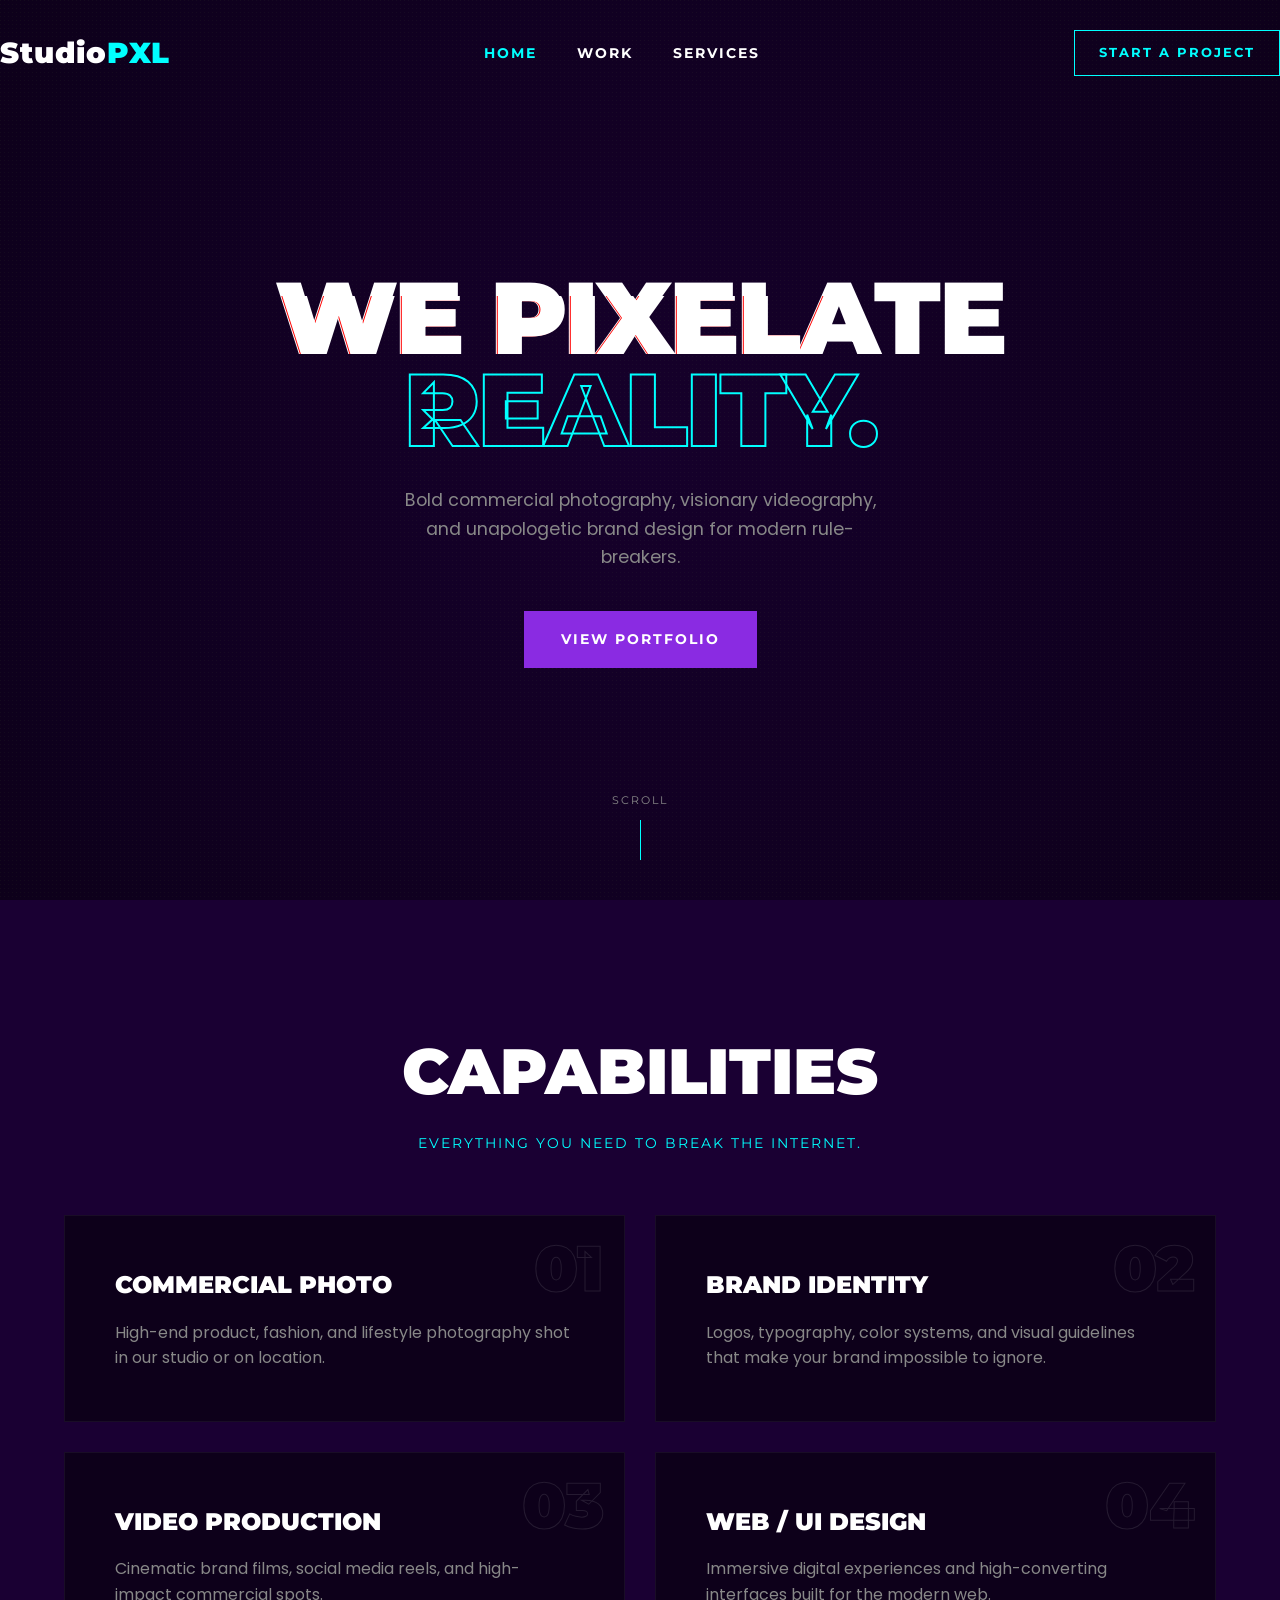
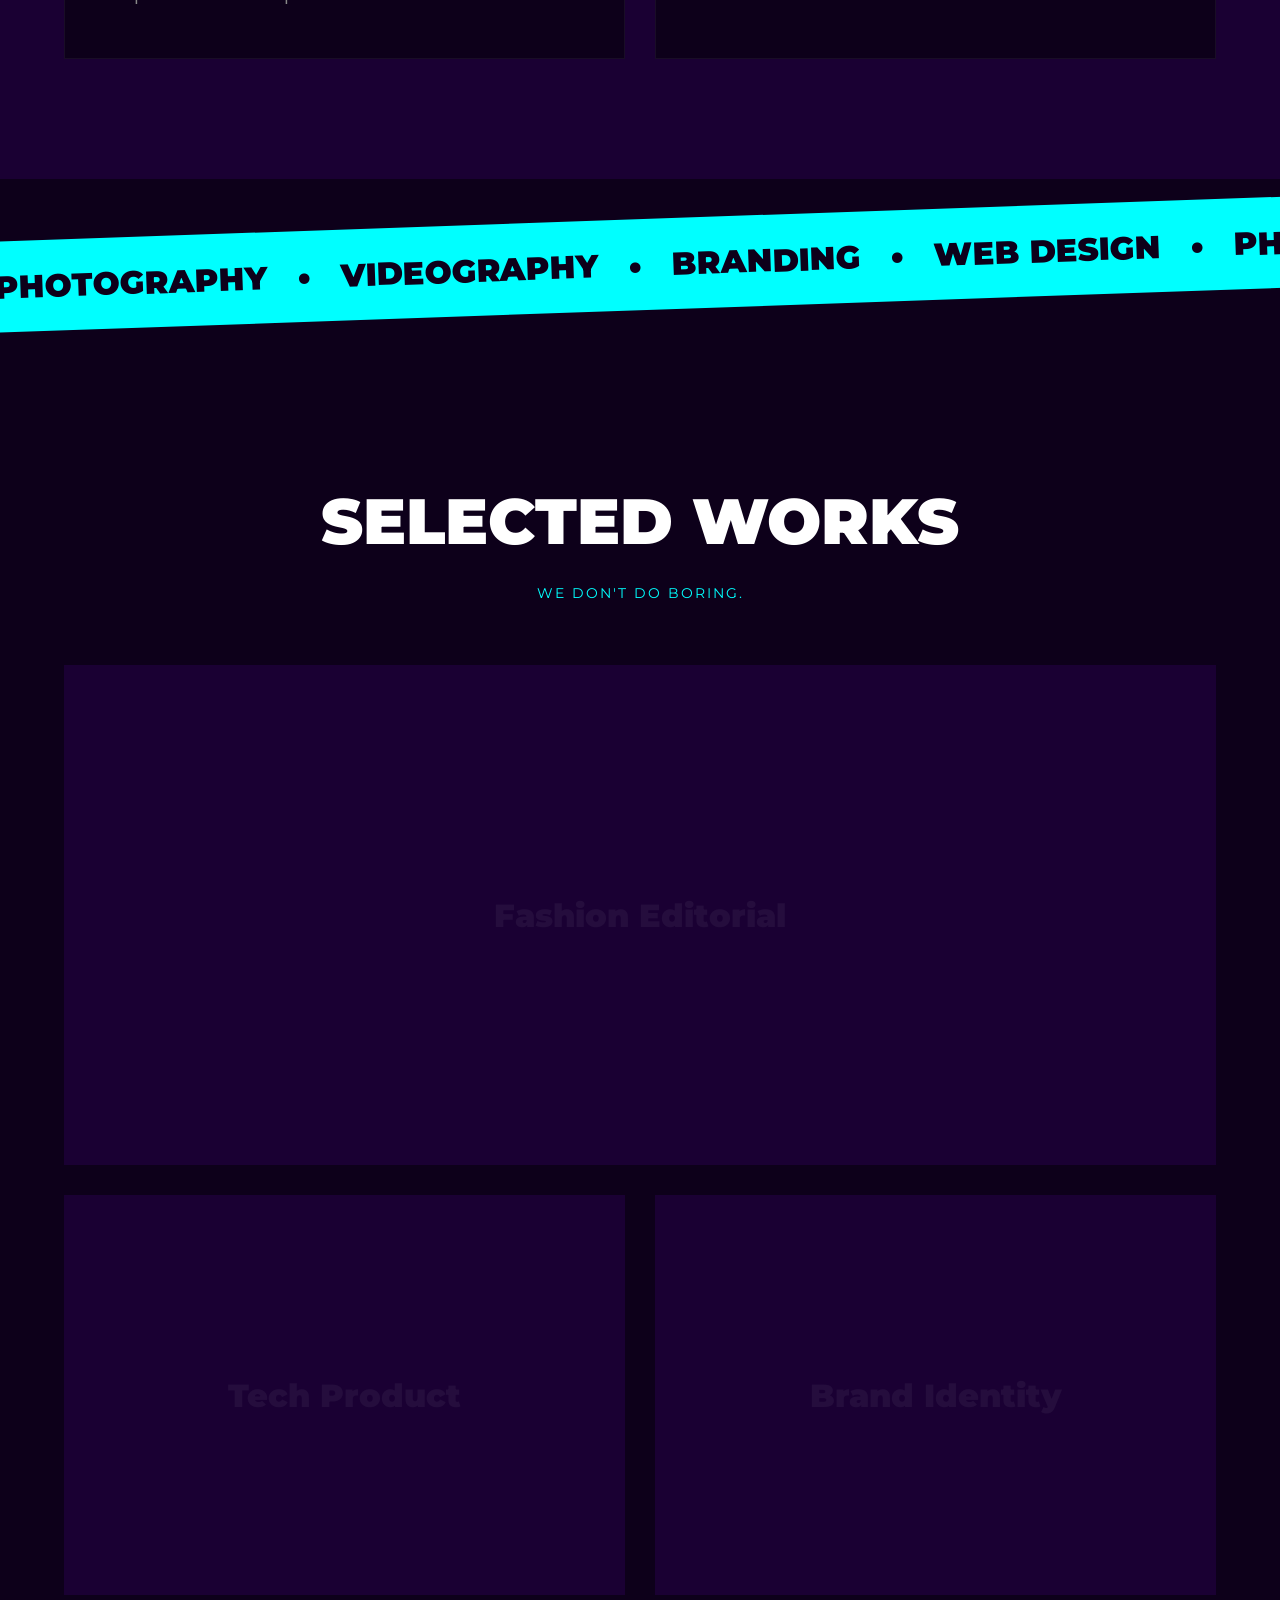
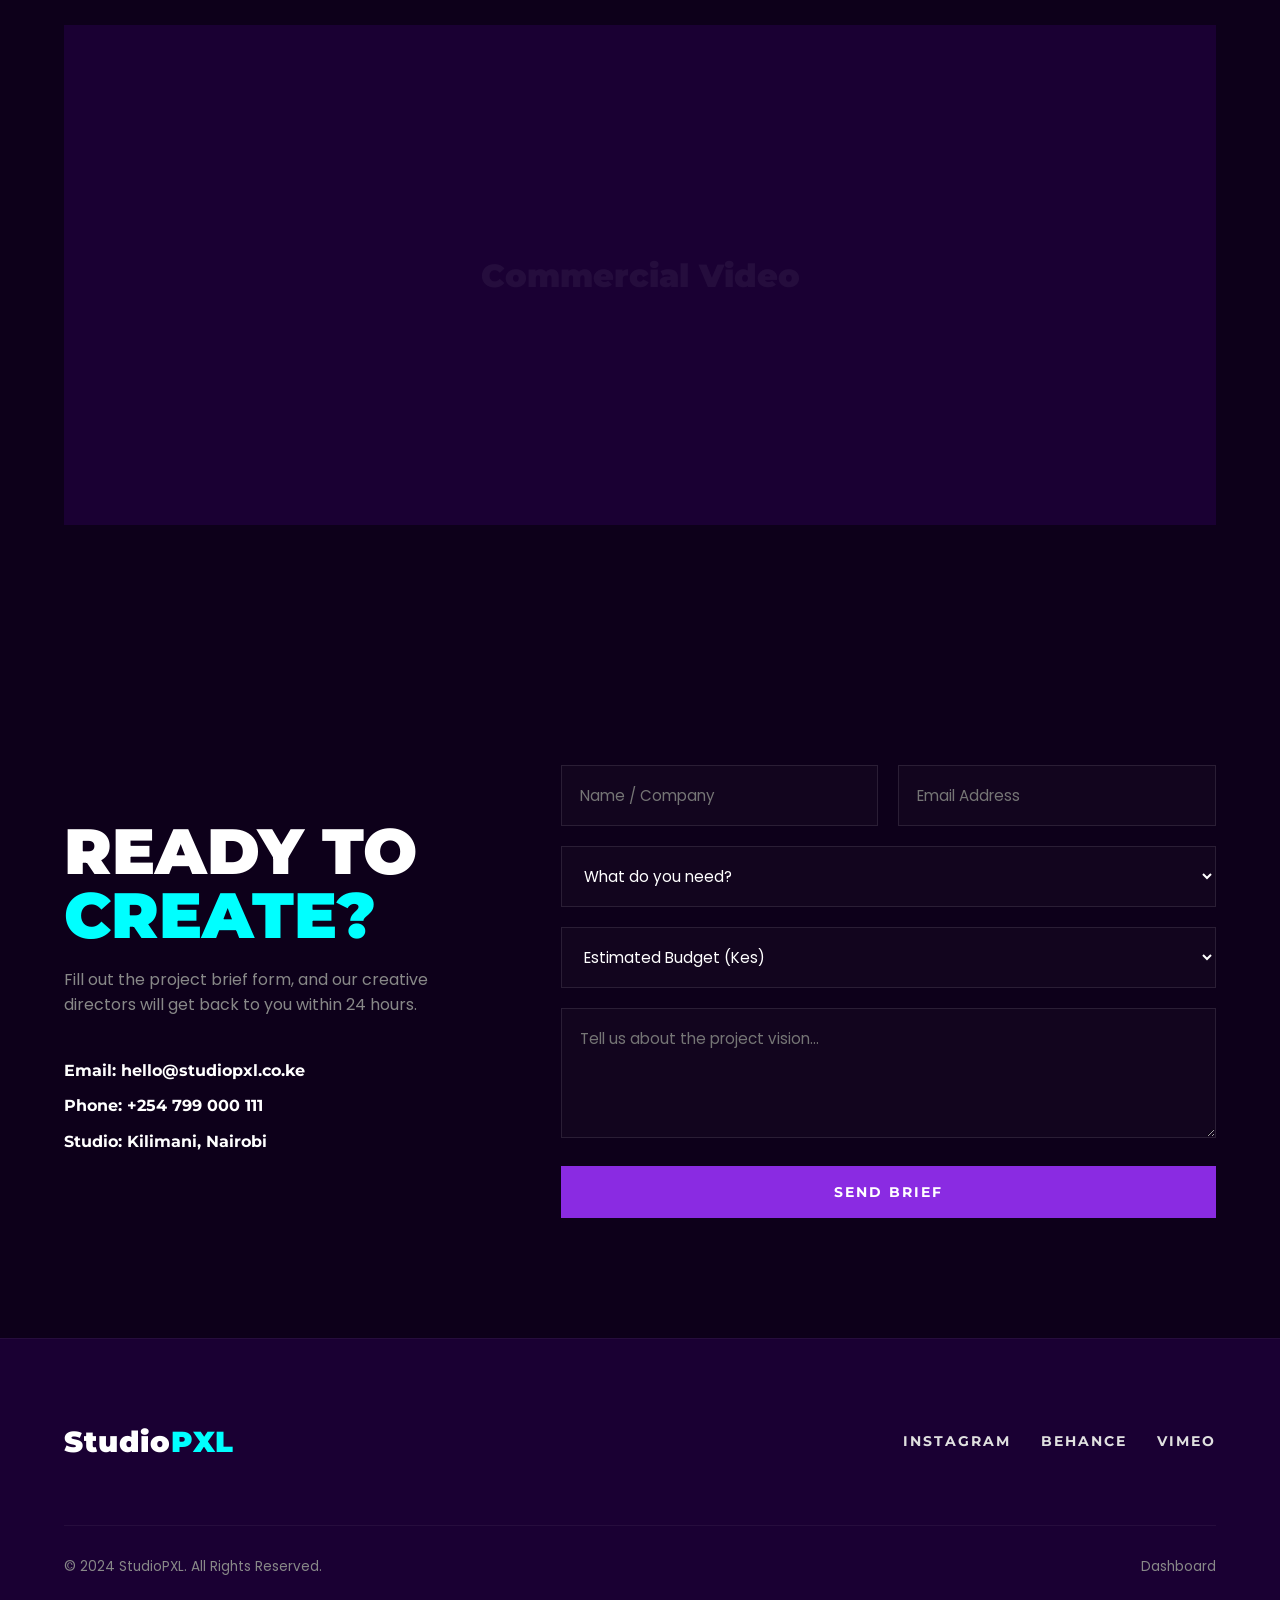
==== index.html @ 7d0f7078 "Initial commit: StudioPXL" ====
<!DOCTYPE html>
<html lang="en">
<head>
    <meta charset="UTF-8"><meta name="viewport" content="width=device-width,initial-scale=1.0">
    <title>StudioPXL | Creative Agency & Photography</title>
    <meta name="description" content="StudioPXL is a Nairobi-based creative digital agency specializing in high-end commercial photography, videography, and bold brand identities.">
    <link href="https://fonts.googleapis.com/css2?family=Montserrat:wght@400;700;900&family=Poppins:wght@300;400;500;700&display=swap" rel="stylesheet">
    <link rel="stylesheet" href="style.css">
</head>
<body>
    <div class="cursor" id="cursor"></div>
    <nav class="navbar" id="navbar"><div class="nav-container">
        <a href="#home" class="nav-logo">Studio<span>PXL</span></a>
        <ul class="nav-links" id="navLinks"><li><a href="#home" class="nav-link active">Home</a></li><li><a href="#work" class="nav-link">Work</a></li><li><a href="#services" class="nav-link">Services</a></li></ul>
        <a href="#contact" class="nav-cta">Start a Project</a>
        <button class="hamburger" id="hamburger"><span></span><span></span><span></span></button>
    </div></nav>

    <header id="home" class="hero">
        <div class="hero-bg"></div>
        <div class="hero-content">
            <h1 class="glitch" data-text="WE PIXELATE">WE PIXELATE<br><span class="accent">REALITY.</span></h1>
            <p class="hero-sub">Bold commercial photography, visionary videography, and unapologetic brand design for modern rule-breakers.</p>
            <div class="hero-actions">
                <a href="#work" class="btn btn-primary">View Portfolio</a>
            </div>
        </div>
        <div class="scroll-indicator"><span>Scroll</span><div class="line"></div></div>
    </header>

    <section id="services" class="section dark-section">
        <div class="container">
            <div class="section-header"><h2>Capabilities</h2><p>Everything you need to break the internet.</p></div>
            <div class="svc-grid">
                <div class="svc-card">
                    <div class="svc-icon">01</div>
                    <h3>Commercial Photo</h3>
                    <p>High-end product, fashion, and lifestyle photography shot in our studio or on location.</p>
                </div>
                <div class="svc-card">
                    <div class="svc-icon">02</div>
                    <h3>Brand Identity</h3>
                    <p>Logos, typography, color systems, and visual guidelines that make your brand impossible to ignore.</p>
                </div>
                <div class="svc-card">
                    <div class="svc-icon">03</div>
                    <h3>Video Production</h3>
                    <p>Cinematic brand films, social media reels, and high-impact commercial spots.</p>
                </div>
                <div class="svc-card">
                    <div class="svc-icon">04</div>
                    <h3>Web / UI Design</h3>
                    <p>Immersive digital experiences and high-converting interfaces built for the modern web.</p>
                </div>
            </div>
        </div>
    </section>

    <section class="ticker-section">
        <div class="ticker-wrap">
            <div class="ticker">
                <span>PHOTOGRAPHY</span> • <span>VIDEOGRAPHY</span> • <span>BRANDING</span> • <span>WEB DESIGN</span> • 
                <span>PHOTOGRAPHY</span> • <span>VIDEOGRAPHY</span> • <span>BRANDING</span> • <span>WEB DESIGN</span> • 
            </div>
        </div>
    </section>

    <section id="work" class="section port-section">
        <div class="container">
            <div class="section-header"><h2>Selected Works</h2><p>We don't do boring.</p></div>
            <div class="work-grid">
                <div class="work-item w-large">
                    <div class="work-img img-1">Fashion Editorial</div>
                    <div class="work-overlay"><h3>Neon Dreams</h3><p>Fashion Photography</p></div>
                </div>
                <div class="work-item">
                    <div class="work-img img-2">Tech Product</div>
                    <div class="work-overlay"><h3>Quantum</h3><p>Product Shoot</p></div>
                </div>
                <div class="work-item">
                    <div class="work-img img-3">Brand Identity</div>
                    <div class="work-overlay"><h3>Onyx Coffee</h3><p>Branding</p></div>
                </div>
                <div class="work-item w-large">
                    <div class="work-img img-4">Commercial Video</div>
                    <div class="work-overlay"><h3>Urban Run</h3><p>Video Campaign</p></div>
                </div>
            </div>
        </div>
    </section>

    <section id="contact" class="section contact-section">
        <div class="container"><div class="contact-wrap">
            <div class="contact-info">
                <h2>READY TO<br><span class="accent">CREATE?</span></h2>
                <p>Fill out the project brief form, and our creative directors will get back to you within 24 hours.</p>
                <div class="contact-details">
                    <p>Email: hello@studiopxl.co.ke</p>
                    <p>Phone: +254 799 000 111</p>
                    <p>Studio: Kilimani, Nairobi</p>
                </div>
            </div>
            <div class="contact-form-box">
                <form id="contactForm">
                    <div class="form-row"><div class="form-group"><input type="text" name="name" placeholder="Name / Company" required></div><div class="form-group"><input type="email" name="email" placeholder="Email Address" required></div></div>
                    <div class="form-group"><select name="service" required><option value="">What do you need?</option><option>Commercial Photography</option><option>Video Production</option><option>Brand Identity</option><option>Web Design</option><option>Full Campaign</option></select></div>
                    <div class="form-group"><select name="budget"><option value="">Estimated Budget (Kes)</option><option>50k - 150k</option><option>150k - 500k</option><option>500k+</option></select></div>
                    <div class="form-group"><textarea name="details" rows="4" placeholder="Tell us about the project vision..." required></textarea></div>
                    <button type="submit" class="btn btn-primary btn-full">Send Brief</button>
                </form>
            </div>
        </div></div>
    </section>

    <footer class="footer"><div class="container">
        <div class="f-grid">
            <div class="f-brand"><a href="#home" class="nav-logo">Studio<span>PXL</span></a></div>
            <div class="f-socials">
                <a href="#">Instagram</a>
                <a href="#">Behance</a>
                <a href="#">Vimeo</a>
            </div>
        </div>
        <div class="f-bottom">
            <p>© 2024 StudioPXL. All Rights Reserved.</p>
            <a href="admin.html" class="admin-link">Dashboard</a>
        </div>
    </div></footer>

    <div class="toast" id="toast"></div>
    <script src="script.js"></script>
</body></html>
---- style.css ----
/* StudioPXL — Electric Purple #8A2BE2 | Deep Violet #0D001A | Neon Cyan #00FFFF */
*,*::before,*::after{margin:0;padding:0;box-sizing:border-box}
:root{--primary:#0D001A;--primary-light:#1A0033;--accent:#8A2BE2;--accent-2:#00FFFF;--white:#ffffff;--text:#e0e0e0;--text-light:#888888;--transition:0.3s cubic-bezier(0.25,0.46,0.45,0.94)}
html{scroll-behavior:smooth}body{font-family:'Poppins',sans-serif;background:var(--primary);color:var(--text);line-height:1.6;overflow-x:hidden}
h1,h2,h3,h4{font-family:'Montserrat',sans-serif;text-transform:uppercase;font-weight:900;color:var(--white)}
.container{max-width:1200px;margin:0 auto;padding:0 24px}a{text-decoration:none;color:inherit;transition:var(--transition)}

::selection{background:var(--accent-2);color:var(--primary)}

.btn{display:inline-flex;align-items:center;padding:16px 36px;font-family:'Montserrat',sans-serif;font-size:0.9rem;font-weight:700;letter-spacing:2px;text-transform:uppercase;cursor:pointer;transition:var(--transition);border:1px solid transparent;position:relative;z-index:1;overflow:hidden}
.btn::before{content:'';position:absolute;top:0;left:0;width:0;height:100%;background:var(--accent-2);z-index:-1;transition:var(--transition)}
.btn-primary{background:var(--accent);color:var(--white)}.btn-primary:hover{color:var(--primary)}.btn-primary:hover::before{width:100%}
.btn-full{width:100%;justify-content:center}

.navbar{position:fixed;top:0;left:0;right:0;z-index:1000;padding:30px 0;transition:var(--transition);background:transparent}.navbar.scrolled{background:var(--primary);padding:20px 0;border-bottom:1px solid rgba(255,255,255,0.05)}
.nav-container{display:flex;align-items:center;justify-content:space-between}
.nav-logo{font-family:'Montserrat',sans-serif;font-size:1.8rem;font-weight:900;color:var(--white);letter-spacing:1px}.nav-logo span{color:var(--accent-2)}
.nav-links{display:flex;list-style:none;gap:40px}.nav-link{color:var(--white);font-size:0.85rem;font-family:'Montserrat',sans-serif;text-transform:uppercase;letter-spacing:2px;font-weight:700}.nav-link:hover,.nav-link.active{color:var(--accent-2)}
.nav-cta{padding:12px 24px;border:1px solid var(--accent-2);color:var(--accent-2);font-family:'Montserrat',sans-serif;font-size:0.8rem;text-transform:uppercase;letter-spacing:2px;font-weight:700}.nav-cta:hover{background:var(--accent-2);color:var(--primary)}
.hamburger{display:none;background:none;border:none;cursor:pointer;padding:8px}.hamburger span{display:block;width:24px;height:2px;background:var(--white);margin:5px 0;transition:var(--transition)}

.hero{min-height:100vh;display:flex;align-items:center;padding:120px 24px 80px;position:relative;overflow:hidden}
.hero-bg{position:absolute;inset:0;background:radial-gradient(circle at 50% 50%,var(--primary-light) 0%,var(--primary) 100%);z-index:-2}
.hero-bg::after{content:'';position:absolute;inset:0;background:url('data:image/svg+xml;utf8,<svg xmlns="http://www.w3.org/2000/svg" width="4" height="4"><rect width="4" height="4" fill="%230D001A"/><rect width="1" height="1" fill="%23222"/></svg>');opacity:0.3;z-index:-1}
.hero-content{position:relative;z-index:2;max-width:800px;margin:0 auto;text-align:center}
.hero h1{font-size:clamp(3.5rem,8vw,7rem);line-height:0.9;margin-bottom:30px;letter-spacing:-2px}.hero h1 .accent{color:transparent;-webkit-text-stroke:2px var(--accent-2)}
.hero-sub{font-size:1.1rem;color:var(--text-light);margin-bottom:40px;max-width:500px;margin-left:auto;margin-right:auto}
.hero-actions{display:flex;justify-content:center}

.scroll-indicator{position:absolute;bottom:40px;left:50%;transform:translateX(-50%);display:flex;flex-direction:column;align-items:center;gap:10px;color:var(--text-light);font-family:'Montserrat',sans-serif;font-size:0.7rem;text-transform:uppercase;letter-spacing:2px}
.scroll-indicator .line{width:1px;height:40px;background:var(--accent-2);animation:bounce 2s infinite}
@keyframes bounce{0%,100%{transform:translateY(0)}50%{transform:translateY(10px)}}

.glitch{position:relative}.glitch::before,.glitch::after{content:attr(data-text);position:absolute;top:0;left:0;width:100%;height:100%}.glitch::before{left:2px;text-shadow:-1px 0 red;clip:rect(24px,550px,90px,0);animation:glitch-anim-2 3s infinite linear alternate-reverse}.glitch::after{left:-2px;text-shadow:-1px 0 blue;clip:rect(85px,550px,140px,0);animation:glitch-anim 2.5s infinite linear alternate-reverse}
@keyframes glitch-anim{0%{clip:rect(14px,9999px,16px,0)}20%{clip:rect(87px,9999px,14px,0)}40%{clip:rect(34px,9999px,56px,0)}60%{clip:rect(98px,9999px,23px,0)}80%{clip:rect(23px,9999px,89px,0)}100%{clip:rect(56px,9999px,43px,0)}}
@keyframes glitch-anim-2{0%{clip:rect(65px,9999px,100px,0)}20%{clip:rect(3px,9999px,54px,0)}40%{clip:rect(86px,9999px,8px,0)}60%{clip:rect(24px,9999px,98px,0)}80%{clip:rect(45px,9999px,23px,0)}100%{clip:rect(12px,9999px,76px,0)}}

.section{padding:120px 0}.dark-section{background:var(--primary-light)}
.section-header{margin-bottom:60px;text-align:center}
.section-header h2{font-size:clamp(2.5rem,5vw,4rem);margin-bottom:10px}.section-header p{color:var(--accent-2);font-family:'Montserrat',sans-serif;text-transform:uppercase;letter-spacing:2px;font-size:0.9rem}

.svc-grid{display:grid;grid-template-columns:repeat(2,1fr);gap:30px}
.svc-card{background:var(--primary);padding:50px;border:1px solid rgba(255,255,255,0.05);transition:var(--transition);position:relative;overflow:hidden}
.svc-card:hover{border-color:var(--accent);transform:translateY(-10px)}
.svc-icon{font-family:'Montserrat',sans-serif;font-size:4rem;font-weight:900;color:transparent;-webkit-text-stroke:1px rgba(255,255,255,0.1);position:absolute;top:20px;right:20px;line-height:1;transition:var(--transition)}.svc-card:hover .svc-icon{-webkit-text-stroke:1px var(--accent-2)}
.svc-card h3{font-size:1.5rem;margin-bottom:15px;position:relative;z-index:2}.svc-card p{color:var(--text-light);position:relative;z-index:2}

.ticker-section{background:var(--accent-2);padding:20px 0;overflow:hidden;transform:rotate(-2deg);margin:40px 0;width:105vw;position:relative;left:-2vw}
.ticker-wrap{width:100%;overflow:hidden;white-space:nowrap}
.ticker{display:inline-block;animation:ticker 20s linear infinite;font-family:'Montserrat',sans-serif;font-weight:900;font-size:2rem;color:var(--primary);text-transform:uppercase}
.ticker span{margin:0 20px}
@keyframes ticker{0%{transform:translate3d(0,0,0)}100%{transform:translate3d(-50%,0,0)}}

.port-section{background:var(--primary)}
.work-grid{display:grid;grid-template-columns:repeat(2,1fr);gap:30px}
.work-item{position:relative;height:400px;background:var(--primary-light);overflow:hidden;cursor:pointer}.w-large{grid-column:span 2;height:500px}
.work-img{position:absolute;inset:0;display:flex;align-items:center;justify-content:center;font-family:'Montserrat',sans-serif;font-weight:900;font-size:2rem;color:rgba(255,255,255,0.05);transition:transform 0.7s cubic-bezier(0.2,0.8,0.2,1)}
.work-item:hover .work-img{transform:scale(1.05)}
.work-overlay{position:absolute;inset:0;background:linear-gradient(to top,rgba(13,0,26,0.9),transparent);display:flex;flex-direction:column;justify-content:flex-end;padding:40px;opacity:0;transition:var(--transition)}.work-item:hover .work-overlay{opacity:1}
.work-overlay h3{font-size:2rem;margin-bottom:5px;transform:translateY(20px);transition:0.4s ease 0.1s}.work-overlay p{color:var(--accent-2);font-family:'Montserrat',sans-serif;text-transform:uppercase;letter-spacing:2px;font-size:0.8rem;transform:translateY(20px);transition:0.4s ease 0.2s}
.work-item:hover .work-overlay h3,.work-item:hover .work-overlay p{transform:translateY(0)}

.contact-wrap{display:grid;grid-template-columns:1fr 1.5fr;gap:60px;align-items:center}
.contact-info h2{font-size:clamp(3rem,5vw,4.5rem);line-height:1;margin-bottom:20px}.contact-info h2 .accent{color:var(--accent-2)}
.contact-info p{color:var(--text-light);margin-bottom:40px}
.contact-details p{margin-bottom:10px;font-family:'Montserrat',sans-serif;font-weight:700;color:var(--white)}

.contact-form-box form{display:grid;gap:20px}
.form-row{display:grid;grid-template-columns:1fr 1fr;gap:20px}
.form-group input,.form-group select,.form-group textarea{width:100%;padding:18px;border:1px solid rgba(255,255,255,0.1);background:rgba(255,255,255,0.02);color:var(--white);font-family:'Poppins',sans-serif;font-size:0.95rem;transition:var(--transition);outline:none}
.form-group input:focus,.form-group select:focus,.form-group textarea:focus{border-color:var(--accent-2);background:rgba(0,255,255,0.05)}
.form-group select option{background:var(--primary);color:var(--white)}

.footer{background:var(--primary-light);padding:80px 0 30px;border-top:1px solid rgba(255,255,255,0.05)}
.f-grid{display:flex;justify-content:space-between;align-items:center;margin-bottom:60px}
.f-socials{display:flex;gap:30px;font-family:'Montserrat',sans-serif;font-size:0.85rem;text-transform:uppercase;letter-spacing:2px;font-weight:700}.f-socials a:hover{color:var(--accent-2)}
.f-bottom{display:flex;justify-content:space-between;align-items:center;padding-top:30px;border-top:1px solid rgba(255,255,255,0.05);color:var(--text-light);font-size:0.85rem}
.admin-link{color:var(--text-light)}.admin-link:hover{color:var(--accent-2)}

.toast{position:fixed;bottom:40px;right:40px;background:var(--accent-2);color:var(--primary);padding:16px 32px;font-family:'Montserrat',sans-serif;font-size:0.9rem;font-weight:900;letter-spacing:1px;text-transform:uppercase;z-index:3000;opacity:0;transform:translateY(20px);transition:var(--transition);pointer-events:none}.toast.show{opacity:1;transform:translateY(0)}

@media(max-width:992px){.svc-grid{grid-template-columns:1fr}.work-grid{grid-template-columns:1fr}.w-large{grid-column:span 1}.contact-wrap{grid-template-columns:1fr}}
@media(max-width:768px){.nav-links{display:none;flex-direction:column;position:absolute;top:100%;left:0;right:0;background:var(--primary);padding:30px;border-bottom:1px solid rgba(255,255,255,0.1)}.nav-links.active{display:flex}.nav-cta{display:none}.hamburger{display:block}.form-row{grid-template-columns:1fr}.f-grid{flex-direction:column;gap:30px;text-align:center}.f-socials{flex-direction:column;gap:15px}}
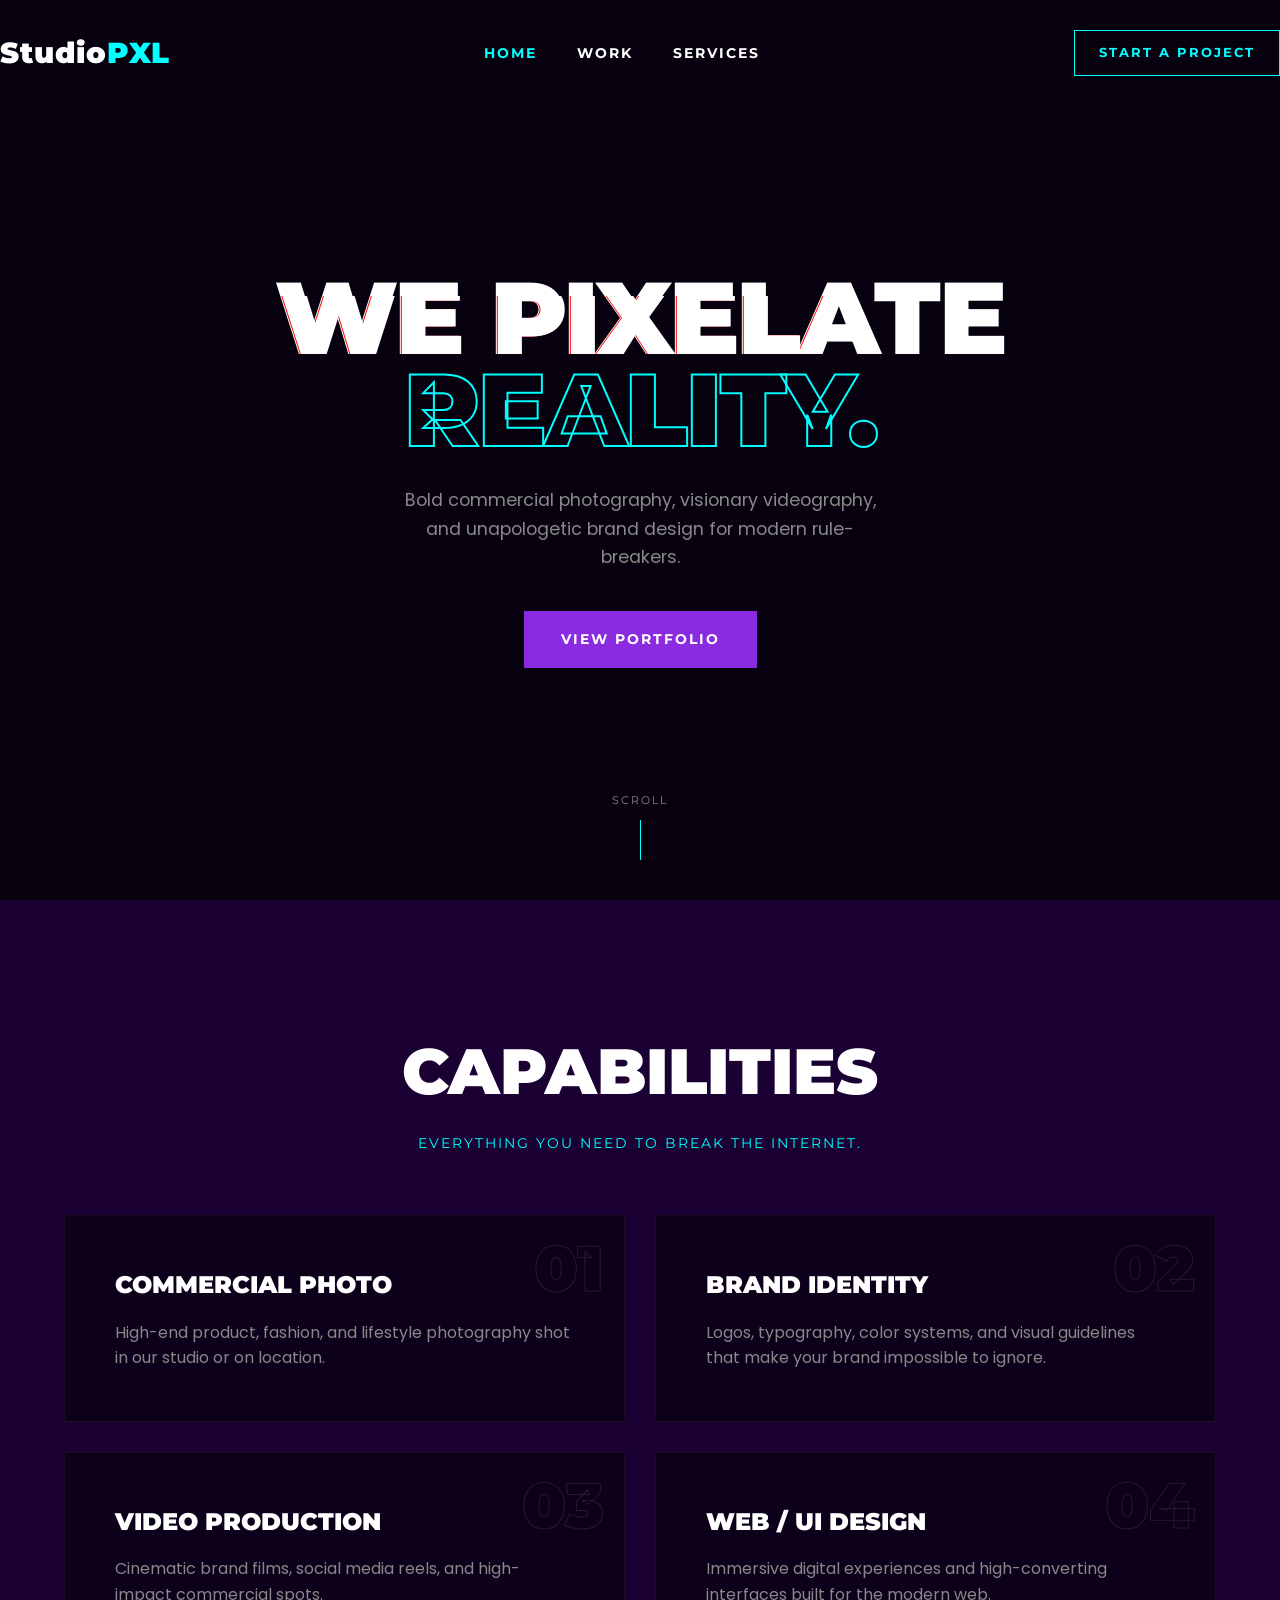
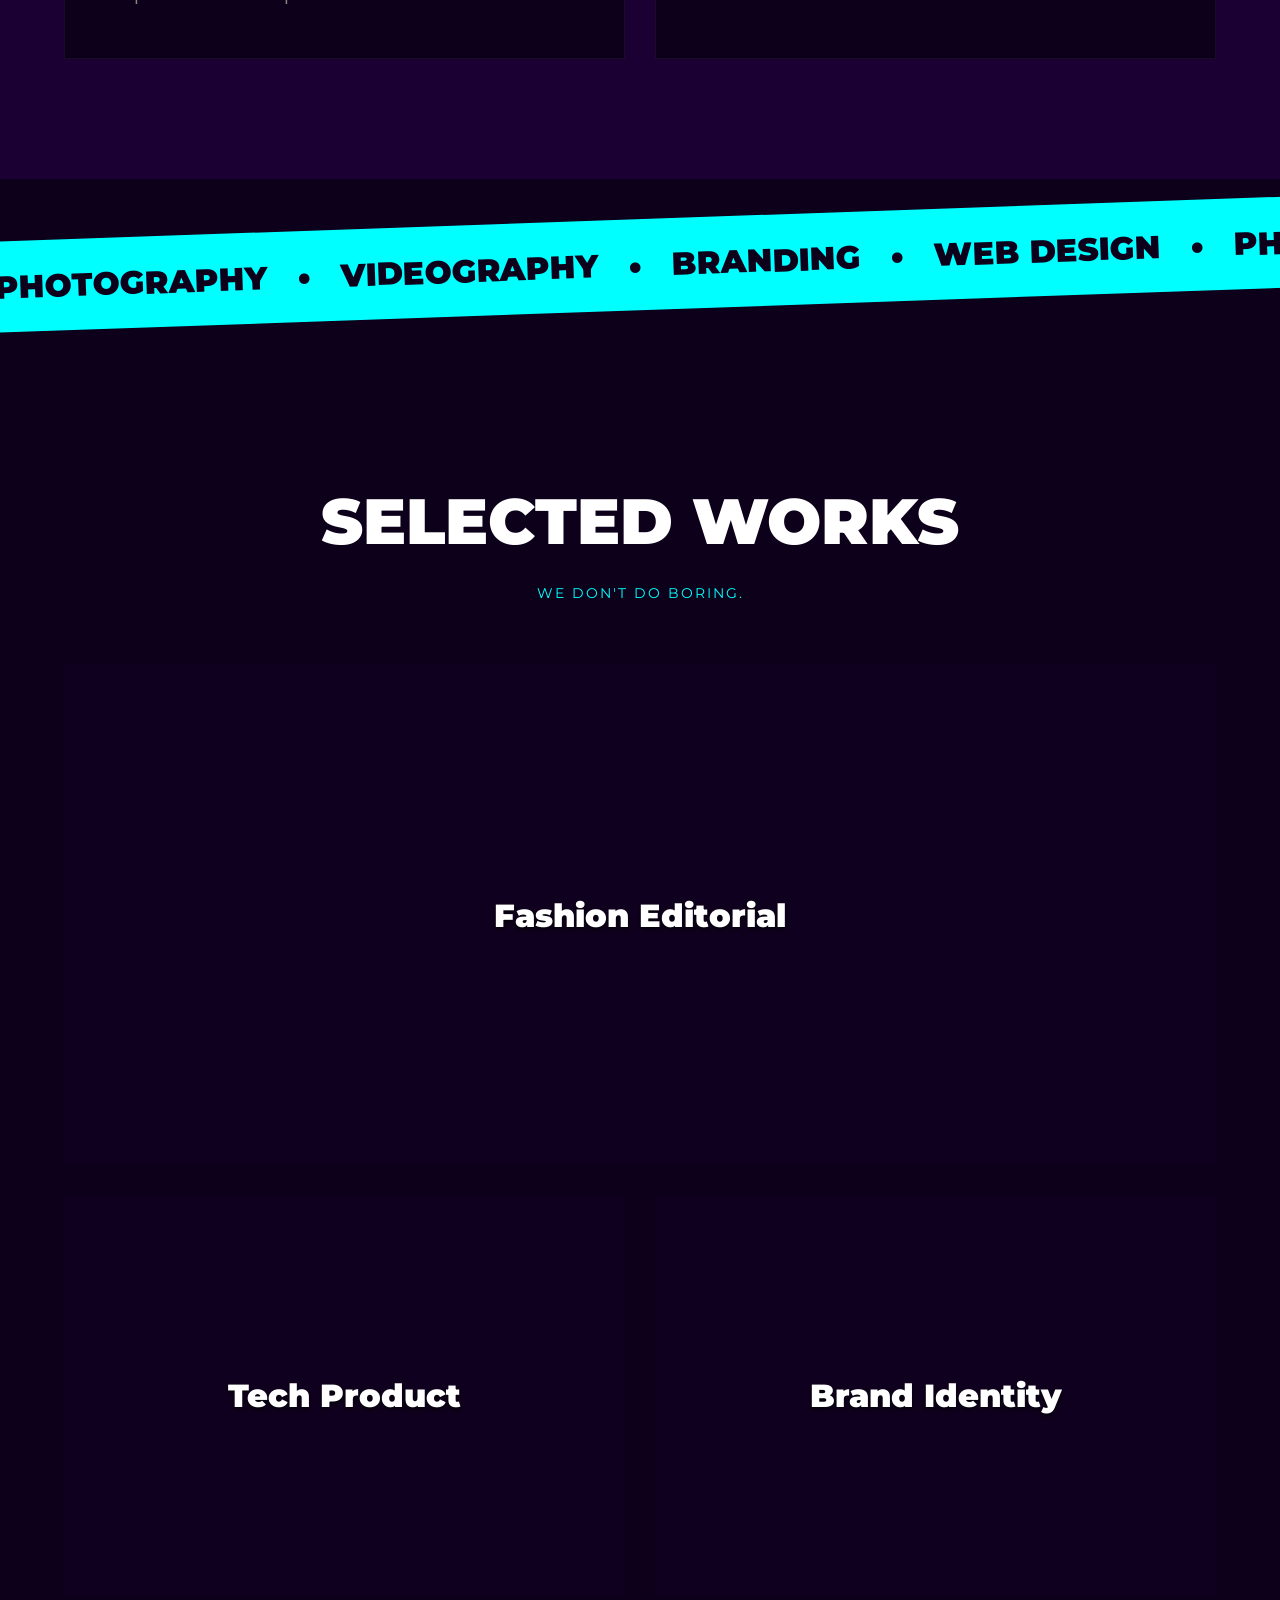
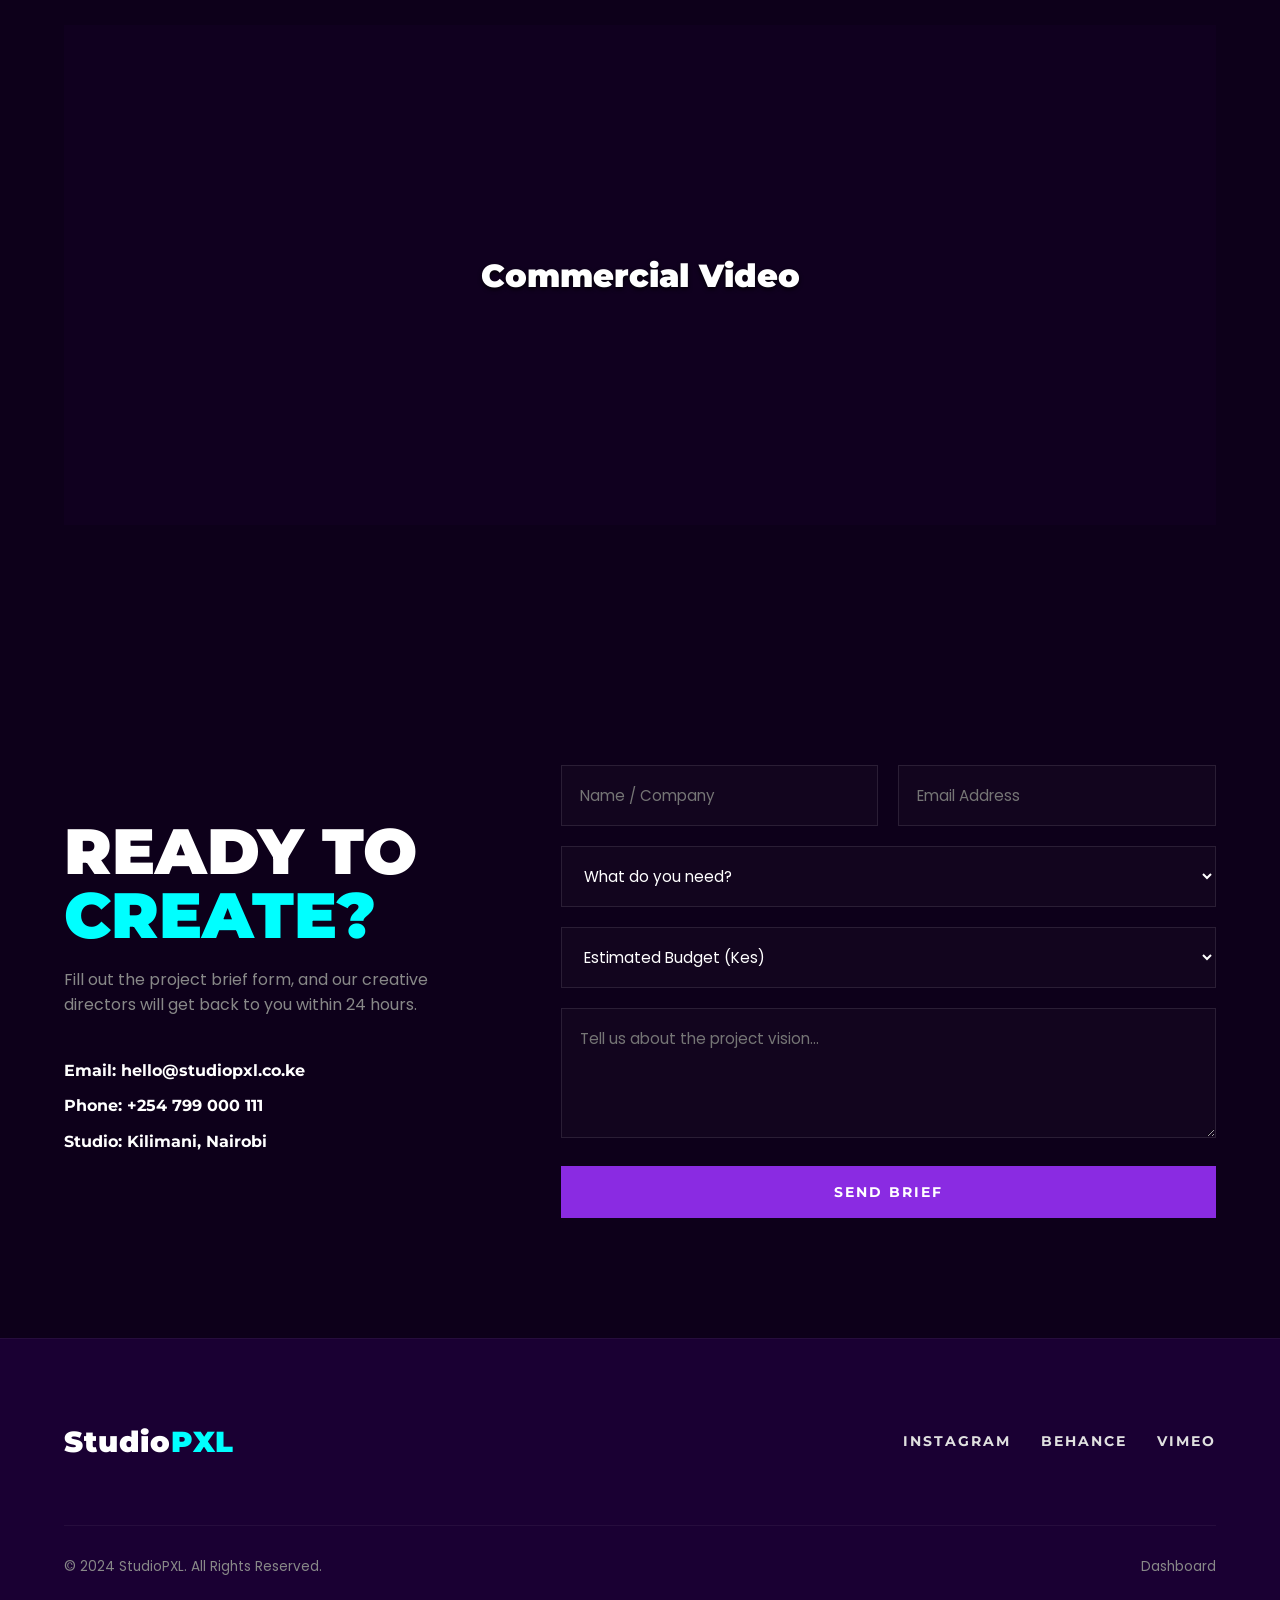
==== commit e91c7b63: "Fix layout and perfectly inject background images" ====
--- a/index.html
+++ b/index.html
@@ -1,132 +1,126 @@
 <!DOCTYPE html>
+
 <html lang="en">
 <head>
-    <meta charset="UTF-8"><meta name="viewport" content="width=device-width,initial-scale=1.0">
-    <title>StudioPXL | Creative Agency & Photography</title>
-    <meta name="description" content="StudioPXL is a Nairobi-based creative digital agency specializing in high-end commercial photography, videography, and bold brand identities.">
-    <link href="https://fonts.googleapis.com/css2?family=Montserrat:wght@400;700;900&family=Poppins:wght@300;400;500;700&display=swap" rel="stylesheet">
-    <link rel="stylesheet" href="style.css">
+<meta charset="utf-8"/><meta content="width=device-width,initial-scale=1.0" name="viewport"/>
+<title>StudioPXL | Creative Agency &amp; Photography</title>
+<meta content="StudioPXL is a Nairobi-based creative digital agency specializing in high-end commercial photography, videography, and bold brand identities." name="description"/>
+<link href="https://fonts.googleapis.com/css2?family=Montserrat:wght@400;700;900&amp;family=Poppins:wght@300;400;500;700&amp;display=swap" rel="stylesheet"/>
+<link href="style.css" rel="stylesheet"/>
 </head>
 <body>
-    <div class="cursor" id="cursor"></div>
-    <nav class="navbar" id="navbar"><div class="nav-container">
-        <a href="#home" class="nav-logo">Studio<span>PXL</span></a>
-        <ul class="nav-links" id="navLinks"><li><a href="#home" class="nav-link active">Home</a></li><li><a href="#work" class="nav-link">Work</a></li><li><a href="#services" class="nav-link">Services</a></li></ul>
-        <a href="#contact" class="nav-cta">Start a Project</a>
-        <button class="hamburger" id="hamburger"><span></span><span></span><span></span></button>
-    </div></nav>
-
-    <header id="home" class="hero">
-        <div class="hero-bg"></div>
-        <div class="hero-content">
-            <h1 class="glitch" data-text="WE PIXELATE">WE PIXELATE<br><span class="accent">REALITY.</span></h1>
-            <p class="hero-sub">Bold commercial photography, visionary videography, and unapologetic brand design for modern rule-breakers.</p>
-            <div class="hero-actions">
-                <a href="#work" class="btn btn-primary">View Portfolio</a>
-            </div>
-        </div>
-        <div class="scroll-indicator"><span>Scroll</span><div class="line"></div></div>
-    </header>
-
-    <section id="services" class="section dark-section">
-        <div class="container">
-            <div class="section-header"><h2>Capabilities</h2><p>Everything you need to break the internet.</p></div>
-            <div class="svc-grid">
-                <div class="svc-card">
-                    <div class="svc-icon">01</div>
-                    <h3>Commercial Photo</h3>
-                    <p>High-end product, fashion, and lifestyle photography shot in our studio or on location.</p>
-                </div>
-                <div class="svc-card">
-                    <div class="svc-icon">02</div>
-                    <h3>Brand Identity</h3>
-                    <p>Logos, typography, color systems, and visual guidelines that make your brand impossible to ignore.</p>
-                </div>
-                <div class="svc-card">
-                    <div class="svc-icon">03</div>
-                    <h3>Video Production</h3>
-                    <p>Cinematic brand films, social media reels, and high-impact commercial spots.</p>
-                </div>
-                <div class="svc-card">
-                    <div class="svc-icon">04</div>
-                    <h3>Web / UI Design</h3>
-                    <p>Immersive digital experiences and high-converting interfaces built for the modern web.</p>
-                </div>
-            </div>
-        </div>
-    </section>
-
-    <section class="ticker-section">
-        <div class="ticker-wrap">
-            <div class="ticker">
-                <span>PHOTOGRAPHY</span> • <span>VIDEOGRAPHY</span> • <span>BRANDING</span> • <span>WEB DESIGN</span> • 
+<div class="cursor" id="cursor"></div>
+<nav class="navbar" id="navbar"><div class="nav-container">
+<a class="nav-logo" href="#home">Studio<span>PXL</span></a>
+<ul class="nav-links" id="navLinks"><li><a class="nav-link active" href="#home">Home</a></li><li><a class="nav-link" href="#work">Work</a></li><li><a class="nav-link" href="#services">Services</a></li></ul>
+<a class="nav-cta" href="#contact">Start a Project</a>
+<button class="hamburger" id="hamburger"><span></span><span></span><span></span></button>
+</div></nav>
+<header class="hero" id="home">
+<div class="hero-bg" style=" background-image: linear-gradient(rgba(0,0,0,0.6), rgba(0,0,0,0.6)), url('https://loremflickr.com/1200/800/photography,studio,lighting?lock=100') !important; background-size: cover !important; background-position: center !important;"></div>
+<div class="hero-content">
+<h1 class="glitch" data-text="WE PIXELATE">WE PIXELATE<br/><span class="accent">REALITY.</span></h1>
+<p class="hero-sub">Bold commercial photography, visionary videography, and unapologetic brand design for modern rule-breakers.</p>
+<div class="hero-actions">
+<a class="btn btn-primary" href="#work">View Portfolio</a>
+</div>
+</div>
+<div class="scroll-indicator"><span>Scroll</span><div class="line"></div></div>
+</header>
+<section class="section dark-section" id="services">
+<div class="container">
+<div class="section-header"><h2>Capabilities</h2><p>Everything you need to break the internet.</p></div>
+<div class="svc-grid">
+<div class="svc-card">
+<div class="svc-icon">01</div>
+<h3>Commercial Photo</h3>
+<p>High-end product, fashion, and lifestyle photography shot in our studio or on location.</p>
+</div>
+<div class="svc-card">
+<div class="svc-icon">02</div>
+<h3>Brand Identity</h3>
+<p>Logos, typography, color systems, and visual guidelines that make your brand impossible to ignore.</p>
+</div>
+<div class="svc-card">
+<div class="svc-icon">03</div>
+<h3>Video Production</h3>
+<p>Cinematic brand films, social media reels, and high-impact commercial spots.</p>
+</div>
+<div class="svc-card">
+<div class="svc-icon">04</div>
+<h3>Web / UI Design</h3>
+<p>Immersive digital experiences and high-converting interfaces built for the modern web.</p>
+</div>
+</div>
+</div>
+</section>
+<section class="ticker-section">
+<div class="ticker-wrap">
+<div class="ticker">
+<span>PHOTOGRAPHY</span> • <span>VIDEOGRAPHY</span> • <span>BRANDING</span> • <span>WEB DESIGN</span> • 
                 <span>PHOTOGRAPHY</span> • <span>VIDEOGRAPHY</span> • <span>BRANDING</span> • <span>WEB DESIGN</span> • 
             </div>
-        </div>
-    </section>
-
-    <section id="work" class="section port-section">
-        <div class="container">
-            <div class="section-header"><h2>Selected Works</h2><p>We don't do boring.</p></div>
-            <div class="work-grid">
-                <div class="work-item w-large">
-                    <div class="work-img img-1">Fashion Editorial</div>
-                    <div class="work-overlay"><h3>Neon Dreams</h3><p>Fashion Photography</p></div>
-                </div>
-                <div class="work-item">
-                    <div class="work-img img-2">Tech Product</div>
-                    <div class="work-overlay"><h3>Quantum</h3><p>Product Shoot</p></div>
-                </div>
-                <div class="work-item">
-                    <div class="work-img img-3">Brand Identity</div>
-                    <div class="work-overlay"><h3>Onyx Coffee</h3><p>Branding</p></div>
-                </div>
-                <div class="work-item w-large">
-                    <div class="work-img img-4">Commercial Video</div>
-                    <div class="work-overlay"><h3>Urban Run</h3><p>Video Campaign</p></div>
-                </div>
-            </div>
-        </div>
-    </section>
-
-    <section id="contact" class="section contact-section">
-        <div class="container"><div class="contact-wrap">
-            <div class="contact-info">
-                <h2>READY TO<br><span class="accent">CREATE?</span></h2>
-                <p>Fill out the project brief form, and our creative directors will get back to you within 24 hours.</p>
-                <div class="contact-details">
-                    <p>Email: hello@studiopxl.co.ke</p>
-                    <p>Phone: +254 799 000 111</p>
-                    <p>Studio: Kilimani, Nairobi</p>
-                </div>
-            </div>
-            <div class="contact-form-box">
-                <form id="contactForm">
-                    <div class="form-row"><div class="form-group"><input type="text" name="name" placeholder="Name / Company" required></div><div class="form-group"><input type="email" name="email" placeholder="Email Address" required></div></div>
-                    <div class="form-group"><select name="service" required><option value="">What do you need?</option><option>Commercial Photography</option><option>Video Production</option><option>Brand Identity</option><option>Web Design</option><option>Full Campaign</option></select></div>
-                    <div class="form-group"><select name="budget"><option value="">Estimated Budget (Kes)</option><option>50k - 150k</option><option>150k - 500k</option><option>500k+</option></select></div>
-                    <div class="form-group"><textarea name="details" rows="4" placeholder="Tell us about the project vision..." required></textarea></div>
-                    <button type="submit" class="btn btn-primary btn-full">Send Brief</button>
-                </form>
-            </div>
-        </div></div>
-    </section>
-
-    <footer class="footer"><div class="container">
-        <div class="f-grid">
-            <div class="f-brand"><a href="#home" class="nav-logo">Studio<span>PXL</span></a></div>
-            <div class="f-socials">
-                <a href="#">Instagram</a>
-                <a href="#">Behance</a>
-                <a href="#">Vimeo</a>
-            </div>
-        </div>
-        <div class="f-bottom">
-            <p>© 2024 StudioPXL. All Rights Reserved.</p>
-            <a href="admin.html" class="admin-link">Dashboard</a>
-        </div>
-    </div></footer>
-
-    <div class="toast" id="toast"></div>
-    <script src="script.js"></script>
+</div>
+</section>
+<section class="section port-section" id="work">
+<div class="container">
+<div class="section-header"><h2>Selected Works</h2><p>We don't do boring.</p></div>
+<div class="work-grid">
+<div class="work-item w-large">
+<div class="work-img img-1" style=" background-image: linear-gradient(rgba(0,0,0,0.4), rgba(0,0,0,0.4)), url('https://loremflickr.com/800/600/Fashion,Editorial?lock=1') !important; background-size: cover !important; background-position: center !important; color: white !important; text-shadow: 0 2px 4px rgba(0,0,0,0.8);">Fashion Editorial</div>
+<div class="work-overlay"><h3>Neon Dreams</h3><p>Fashion Photography</p></div>
+</div>
+<div class="work-item">
+<div class="work-img img-2" style=" background-image: linear-gradient(rgba(0,0,0,0.4), rgba(0,0,0,0.4)), url('https://loremflickr.com/800/600/Tech,Product?lock=2') !important; background-size: cover !important; background-position: center !important; color: white !important; text-shadow: 0 2px 4px rgba(0,0,0,0.8);">Tech Product</div>
+<div class="work-overlay"><h3>Quantum</h3><p>Product Shoot</p></div>
+</div>
+<div class="work-item">
+<div class="work-img img-3" style=" background-image: linear-gradient(rgba(0,0,0,0.4), rgba(0,0,0,0.4)), url('https://loremflickr.com/800/600/Brand,Identity?lock=3') !important; background-size: cover !important; background-position: center !important; color: white !important; text-shadow: 0 2px 4px rgba(0,0,0,0.8);">Brand Identity</div>
+<div class="work-overlay"><h3>Onyx Coffee</h3><p>Branding</p></div>
+</div>
+<div class="work-item w-large">
+<div class="work-img img-4" style=" background-image: linear-gradient(rgba(0,0,0,0.4), rgba(0,0,0,0.4)), url('https://loremflickr.com/800/600/Commercial,Video?lock=4') !important; background-size: cover !important; background-position: center !important; color: white !important; text-shadow: 0 2px 4px rgba(0,0,0,0.8);">Commercial Video</div>
+<div class="work-overlay"><h3>Urban Run</h3><p>Video Campaign</p></div>
+</div>
+</div>
+</div>
+</section>
+<section class="section contact-section" id="contact">
+<div class="container"><div class="contact-wrap">
+<div class="contact-info">
+<h2>READY TO<br/><span class="accent">CREATE?</span></h2>
+<p>Fill out the project brief form, and our creative directors will get back to you within 24 hours.</p>
+<div class="contact-details">
+<p>Email: hello@studiopxl.co.ke</p>
+<p>Phone: +254 799 000 111</p>
+<p>Studio: Kilimani, Nairobi</p>
+</div>
+</div>
+<div class="contact-form-box">
+<form id="contactForm">
+<div class="form-row"><div class="form-group"><input name="name" placeholder="Name / Company" required="" type="text"/></div><div class="form-group"><input name="email" placeholder="Email Address" required="" type="email"/></div></div>
+<div class="form-group"><select name="service" required=""><option value="">What do you need?</option><option>Commercial Photography</option><option>Video Production</option><option>Brand Identity</option><option>Web Design</option><option>Full Campaign</option></select></div>
+<div class="form-group"><select name="budget"><option value="">Estimated Budget (Kes)</option><option>50k - 150k</option><option>150k - 500k</option><option>500k+</option></select></div>
+<div class="form-group"><textarea name="details" placeholder="Tell us about the project vision..." required="" rows="4"></textarea></div>
+<button class="btn btn-primary btn-full" type="submit">Send Brief</button>
+</form>
+</div>
+</div></div>
+</section>
+<footer class="footer"><div class="container">
+<div class="f-grid">
+<div class="f-brand"><a class="nav-logo" href="#home">Studio<span>PXL</span></a></div>
+<div class="f-socials">
+<a href="#">Instagram</a>
+<a href="#">Behance</a>
+<a href="#">Vimeo</a>
+</div>
+</div>
+<div class="f-bottom">
+<p>© 2024 StudioPXL. All Rights Reserved.</p>
+<a class="admin-link" href="admin.html">Dashboard</a>
+</div>
+</div></footer>
+<div class="toast" id="toast"></div>
+<script src="script.js"></script>
 </body></html>
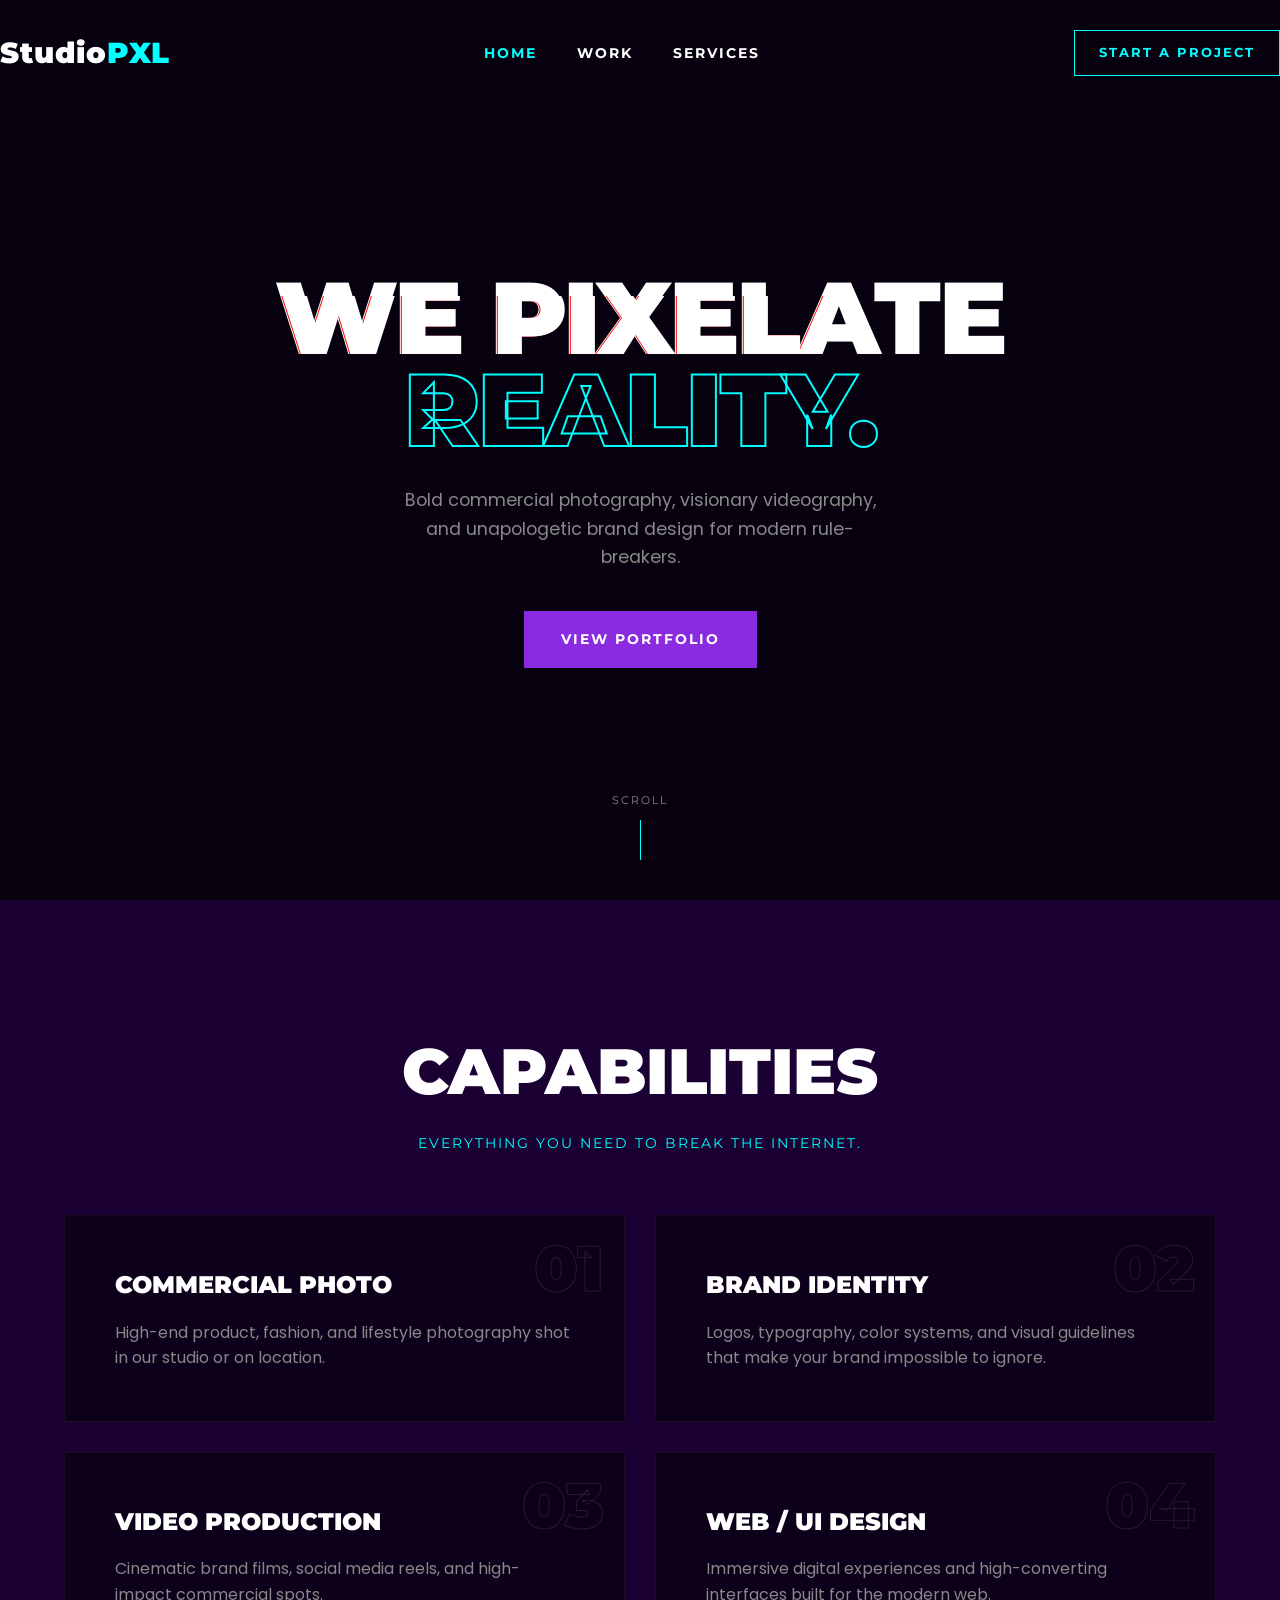
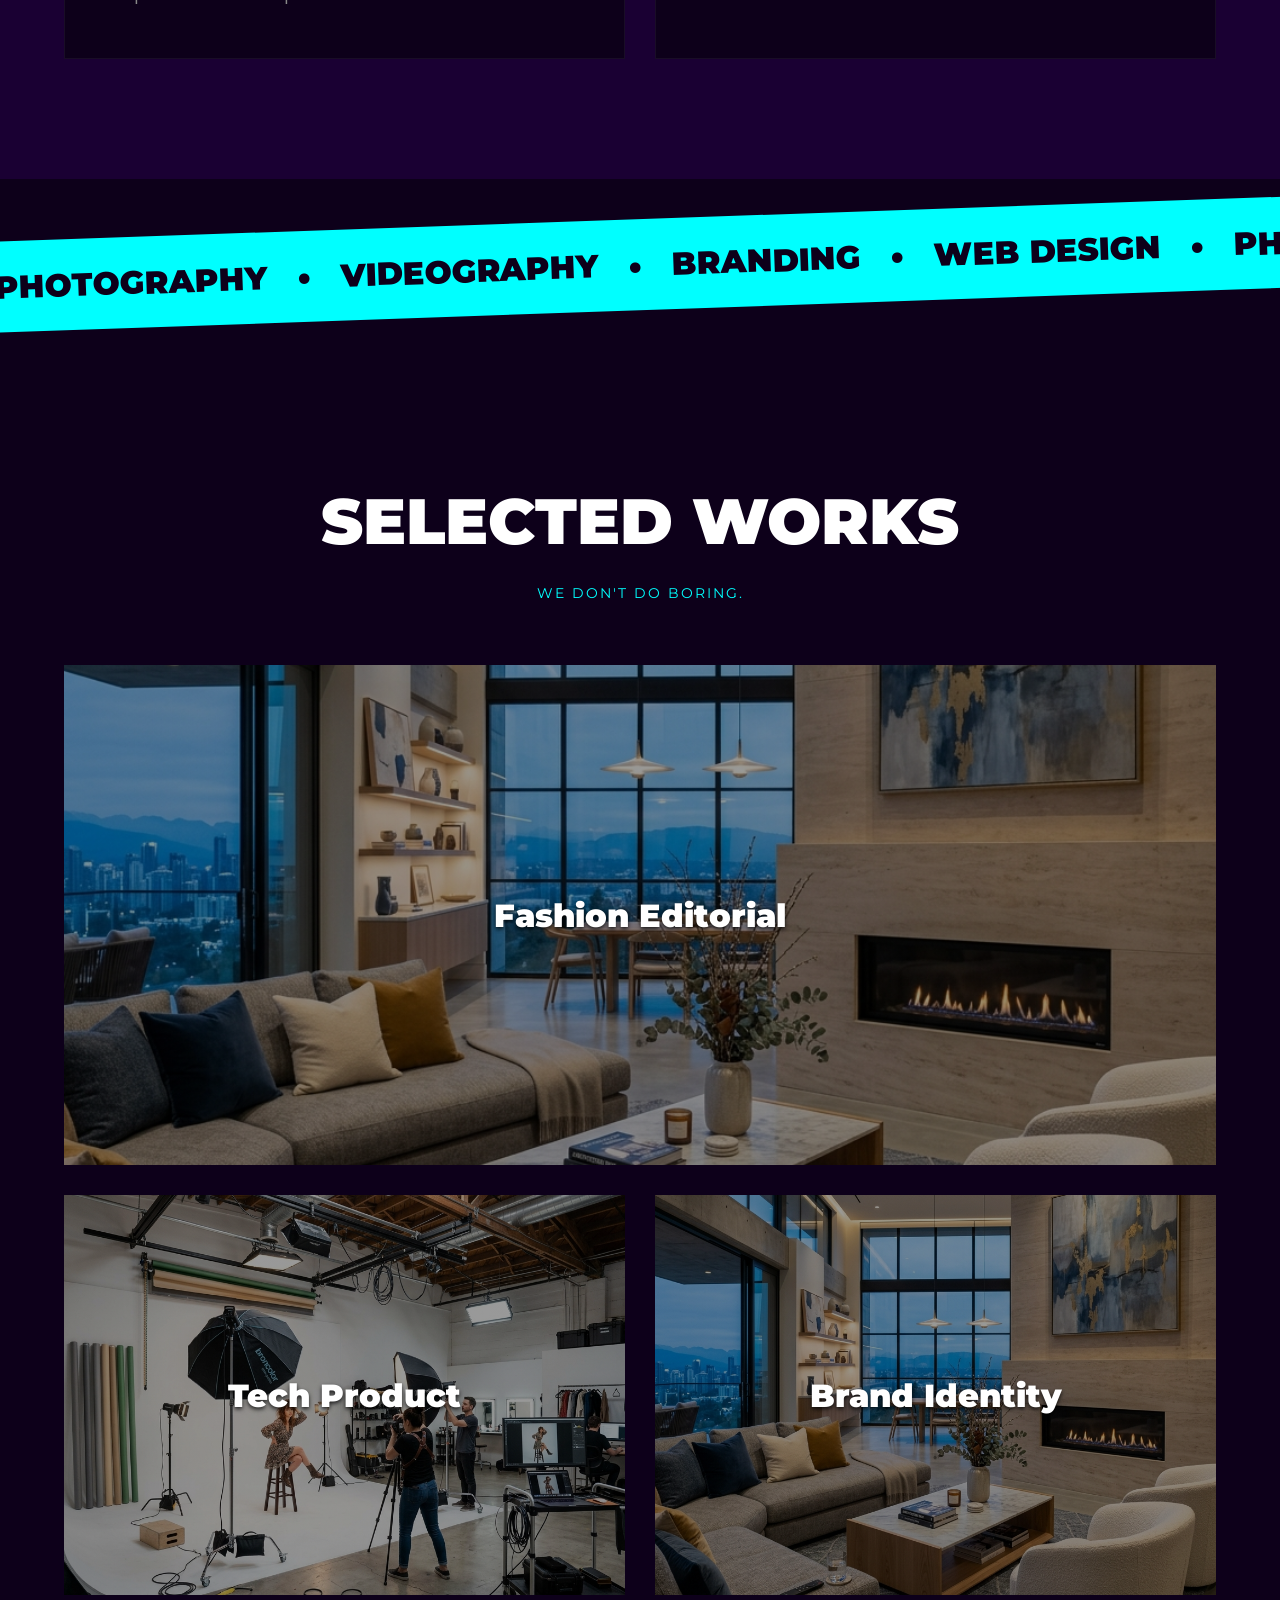
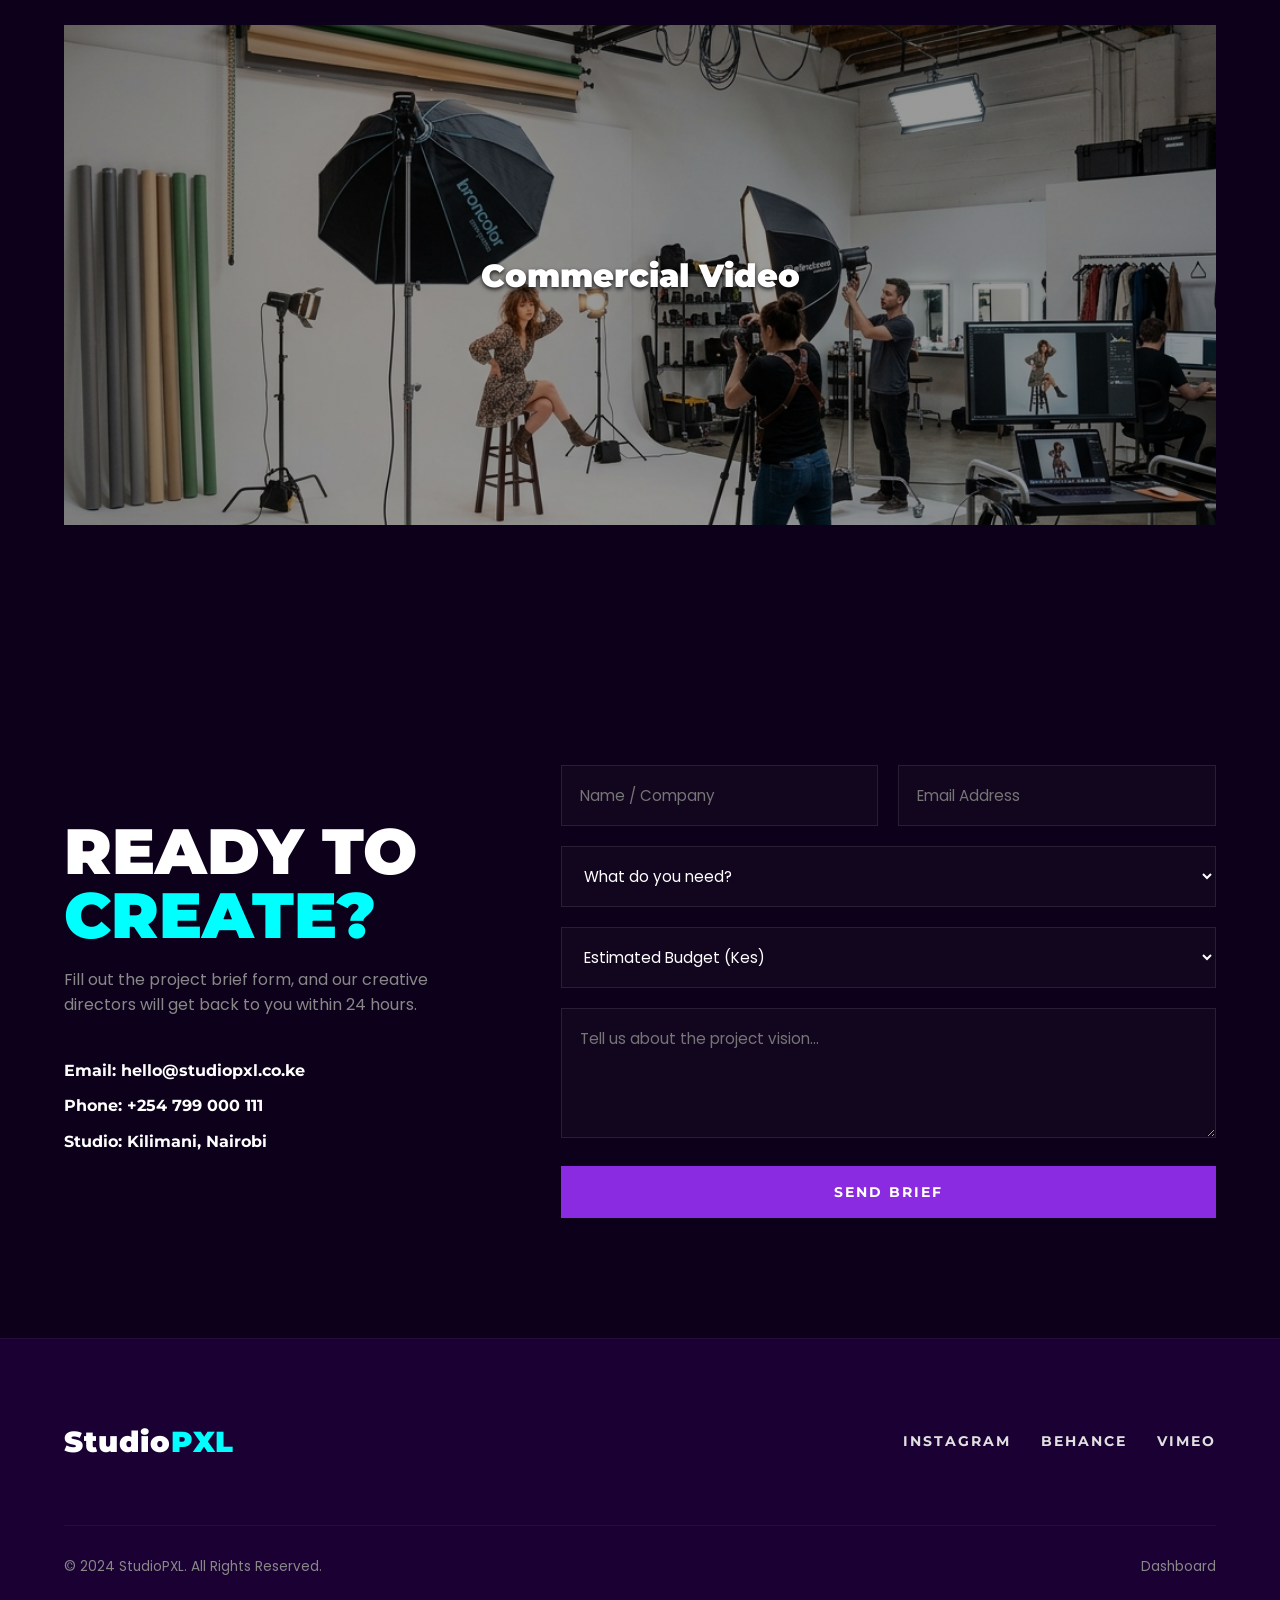
==== commit f2d70ec9: "Inject premium Google Imagen AI backgrounds" ====
--- a/index.html
+++ b/index.html
@@ -67,19 +67,19 @@
 <div class="section-header"><h2>Selected Works</h2><p>We don't do boring.</p></div>
 <div class="work-grid">
 <div class="work-item w-large">
-<div class="work-img img-1" style=" background-image: linear-gradient(rgba(0,0,0,0.4), rgba(0,0,0,0.4)), url('https://loremflickr.com/800/600/Fashion,Editorial?lock=1') !important; background-size: cover !important; background-position: center !important; color: white !important; text-shadow: 0 2px 4px rgba(0,0,0,0.8);">Fashion Editorial</div>
+<div class="work-img img-1" style="color: white !important; text-shadow: 0 2px 4px rgba(0,0,0,0.8); background-image: linear-gradient(rgba(0,0,0,0.4), rgba(0,0,0,0.4)), url('images/interior_design.png') !important; background-size: cover !important; background-position: center !important; color: white !important; text-shadow: 0 2px 4px rgba(0,0,0,0.8);">Fashion Editorial</div>
 <div class="work-overlay"><h3>Neon Dreams</h3><p>Fashion Photography</p></div>
 </div>
 <div class="work-item">
-<div class="work-img img-2" style=" background-image: linear-gradient(rgba(0,0,0,0.4), rgba(0,0,0,0.4)), url('https://loremflickr.com/800/600/Tech,Product?lock=2') !important; background-size: cover !important; background-position: center !important; color: white !important; text-shadow: 0 2px 4px rgba(0,0,0,0.8);">Tech Product</div>
+<div class="work-img img-2" style="color: white !important; text-shadow: 0 2px 4px rgba(0,0,0,0.8); background-image: linear-gradient(rgba(0,0,0,0.4), rgba(0,0,0,0.4)), url('images/photo_studio.png') !important; background-size: cover !important; background-position: center !important; color: white !important; text-shadow: 0 2px 4px rgba(0,0,0,0.8);">Tech Product</div>
 <div class="work-overlay"><h3>Quantum</h3><p>Product Shoot</p></div>
 </div>
 <div class="work-item">
-<div class="work-img img-3" style=" background-image: linear-gradient(rgba(0,0,0,0.4), rgba(0,0,0,0.4)), url('https://loremflickr.com/800/600/Brand,Identity?lock=3') !important; background-size: cover !important; background-position: center !important; color: white !important; text-shadow: 0 2px 4px rgba(0,0,0,0.8);">Brand Identity</div>
+<div class="work-img img-3" style="color: white !important; text-shadow: 0 2px 4px rgba(0,0,0,0.8); background-image: linear-gradient(rgba(0,0,0,0.4), rgba(0,0,0,0.4)), url('images/interior_design.png') !important; background-size: cover !important; background-position: center !important; color: white !important; text-shadow: 0 2px 4px rgba(0,0,0,0.8);">Brand Identity</div>
 <div class="work-overlay"><h3>Onyx Coffee</h3><p>Branding</p></div>
 </div>
 <div class="work-item w-large">
-<div class="work-img img-4" style=" background-image: linear-gradient(rgba(0,0,0,0.4), rgba(0,0,0,0.4)), url('https://loremflickr.com/800/600/Commercial,Video?lock=4') !important; background-size: cover !important; background-position: center !important; color: white !important; text-shadow: 0 2px 4px rgba(0,0,0,0.8);">Commercial Video</div>
+<div class="work-img img-4" style="color: white !important; text-shadow: 0 2px 4px rgba(0,0,0,0.8); background-image: linear-gradient(rgba(0,0,0,0.4), rgba(0,0,0,0.4)), url('images/photo_studio.png') !important; background-size: cover !important; background-position: center !important; color: white !important; text-shadow: 0 2px 4px rgba(0,0,0,0.8);">Commercial Video</div>
 <div class="work-overlay"><h3>Urban Run</h3><p>Video Campaign</p></div>
 </div>
 </div>
